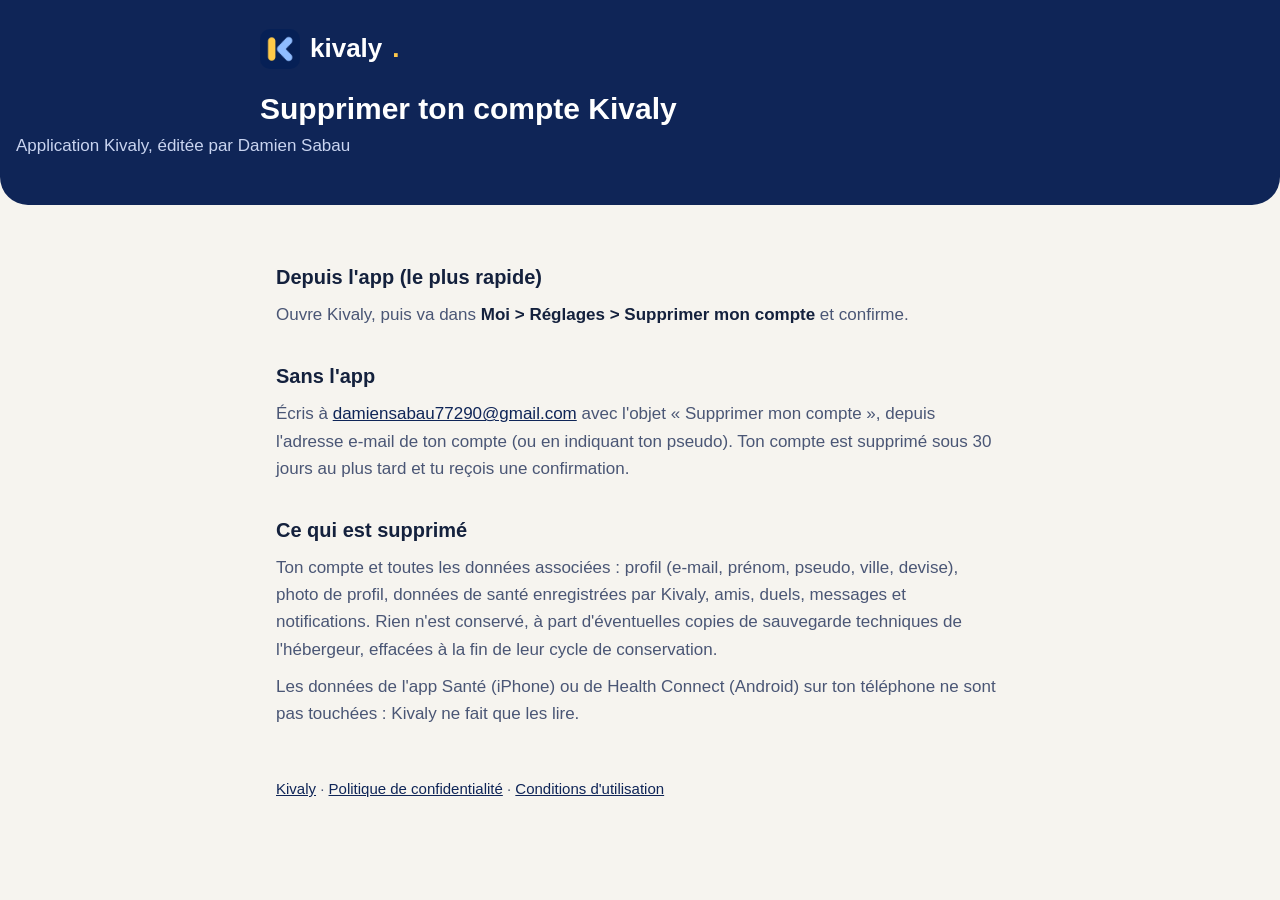
==== suppression.html @ bc52079f "Page « Supprimer mon compte » (exigée par Google Play) Co-Authored-By: Claude Opus 5.5 <noreply@anth" ====
<!doctype html>
<html lang="fr">
<head>
<meta charset="utf-8">
<meta name="viewport" content="width=device-width, initial-scale=1">
<title>Supprimer son compte · Kivaly</title>
<meta name="description" content="Comment supprimer ton compte Kivaly et toutes tes données.">
<link rel="icon" href="icon.png">
<link rel="stylesheet" href="style.css">
</head>
<body>
<header>
  <a class="brand" href="./"><img src="icon.png" alt="" width="40" height="40">kivaly<span>.</span></a>
  <h1>Supprimer ton compte Kivaly</h1>
  <p class="meta">Application Kivaly, éditée par Damien Sabau</p>
</header>
<main>
  <h2>Depuis l'app (le plus rapide)</h2>
  <p>Ouvre Kivaly, puis va dans <strong>Moi &gt; Réglages &gt; Supprimer mon compte</strong> et confirme.</p>

  <h2>Sans l'app</h2>
  <p>Écris à <a href="mailto:damiensabau77290@gmail.com?subject=Kivaly%20%3A%20supprimer%20mon%20compte">damiensabau77290@gmail.com</a> avec l'objet « Supprimer mon compte », depuis l'adresse e-mail de ton compte (ou en indiquant ton pseudo). Ton compte est supprimé sous 30 jours au plus tard et tu reçois une confirmation.</p>

  <h2>Ce qui est supprimé</h2>
  <p>Ton compte et toutes les données associées : profil (e-mail, prénom, pseudo, ville, devise), photo de profil, données de santé enregistrées par Kivaly, amis, duels, messages et notifications. Rien n'est conservé, à part d'éventuelles copies de sauvegarde techniques de l'hébergeur, effacées à la fin de leur cycle de conservation.</p>
  <p>Les données de l'app Santé (iPhone) ou de Health Connect (Android) sur ton téléphone ne sont pas touchées : Kivaly ne fait que les lire.</p>
</main>
<footer><a href="./">Kivaly</a> · <a href="confidentialite.html">Politique de confidentialité</a> · <a href="cgu.html">Conditions d'utilisation</a></footer>
</body>
</html>
---- style.css ----
:root {
  --navy: #0F2557;
  --navy-deep: #0A1430;
  --yellow: #FFC94A;
  --cream: #F6F4EF;
  --ink: #14213D;
  --ink-soft: #4A5675;
  --card: #FFFFFF;
}
* { box-sizing: border-box; }
body {
  margin: 0;
  background: var(--cream);
  color: var(--ink);
  font: 17px/1.6 -apple-system, BlinkMacSystemFont, "Segoe UI", Roboto, sans-serif;
}
header {
  background: var(--navy);
  color: #fff;
  padding: 28px 16px 36px;
  border-radius: 0 0 28px 28px;
}
header > * { max-width: 760px; margin-left: auto; margin-right: auto; }
.brand {
  display: flex; align-items: center; gap: 10px;
  color: #fff; text-decoration: none; font-weight: 800; font-size: 26px;
}
.brand img { border-radius: 10px; }
.brand span { color: var(--yellow); }
.brand.big { font-size: 40px; }
.brand.big img { border-radius: 16px; }
h1 { margin-top: 22px; margin-bottom: 6px; font-size: 30px; line-height: 1.15; }
.meta { margin-top: 0; color: #C9D4F0; }
main { max-width: 760px; margin: 0 auto; padding: 24px 16px 40px; }
h2 { font-size: 20px; margin: 32px 0 8px; }
p { margin: 0 0 10px; color: var(--ink-soft); }
p strong { color: var(--ink); }
a { color: var(--navy); }
.essentials {
  background: var(--card); border-radius: 18px; padding: 6px 20px 14px;
}
.essentials h2 { margin-top: 16px; }
.essentials ul { margin: 0; padding-left: 20px; color: var(--ink-soft); }
.essentials li { margin: 6px 0; }
.links { list-style: none; padding: 0; }
.links li { margin: 10px 0; }
.links a {
  display: block; background: var(--card); border-radius: 14px; padding: 14px 18px;
  font-weight: 700; text-decoration: none; color: var(--ink);
}
footer {
  max-width: 760px; margin: 0 auto; padding: 0 16px 32px; color: var(--ink-soft); font-size: 15px;
}
@media (prefers-color-scheme: dark) {
  :root { --cream: #0A1430; --card: #132650; --ink: #F6F4EF; --ink-soft: #C9D4F0; }
  a { color: var(--yellow); }
}
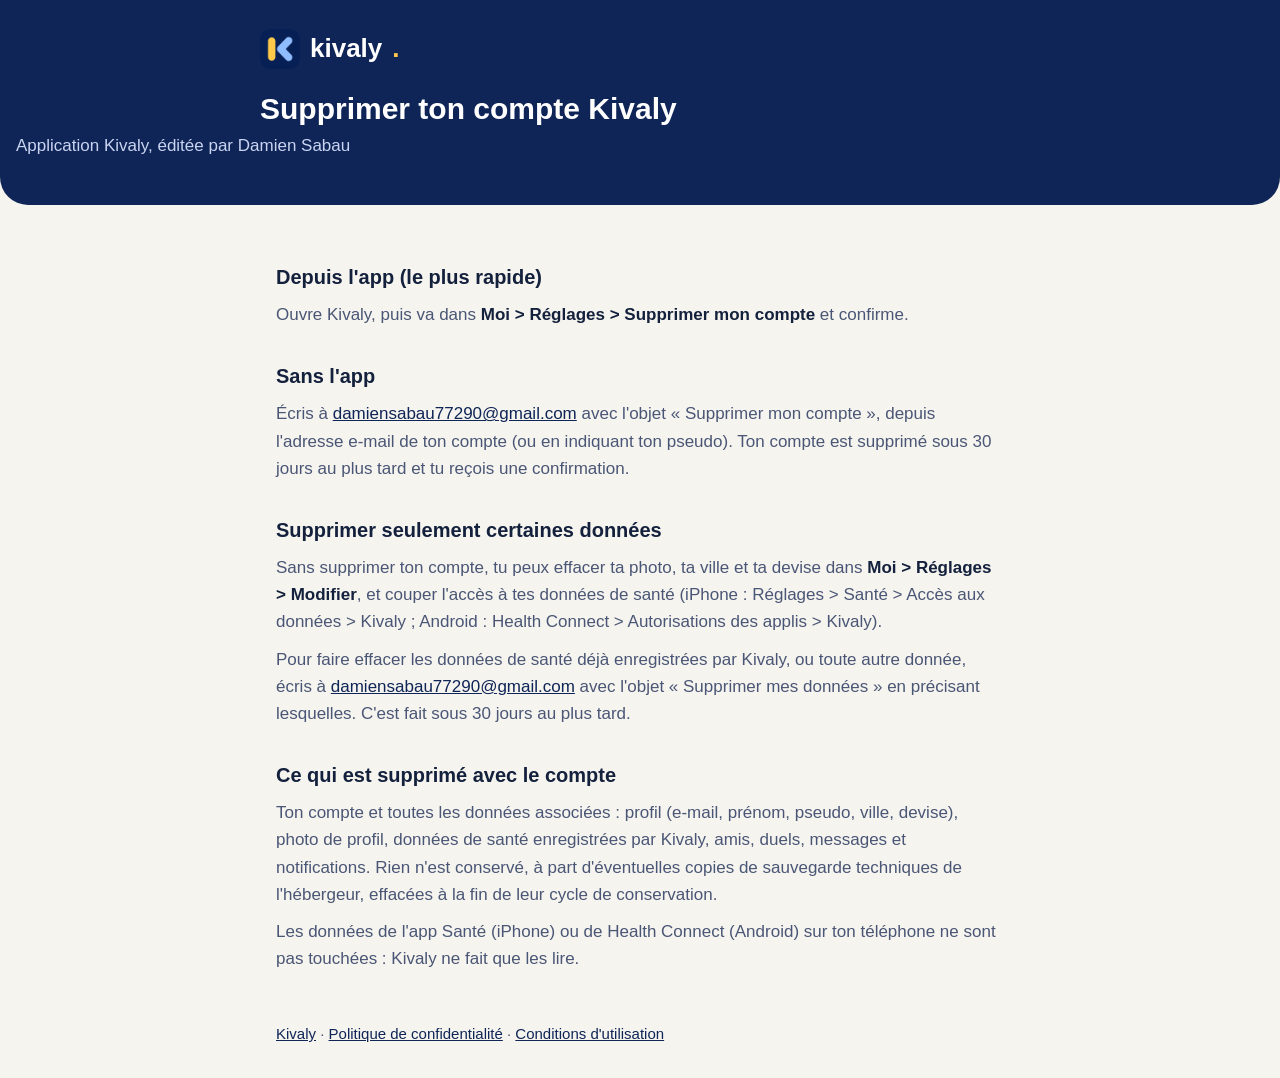
==== commit eb0e1961: "Suppression partielle des données (exigée par Google Play) Co-Authored-By: Claude Opus 5.5 <noreply@" ====
--- a/suppression.html
+++ b/suppression.html
@@ -21,7 +21,11 @@
   <h2>Sans l'app</h2>
   <p>Écris à <a href="mailto:damiensabau77290@gmail.com?subject=Kivaly%20%3A%20supprimer%20mon%20compte">damiensabau77290@gmail.com</a> avec l'objet « Supprimer mon compte », depuis l'adresse e-mail de ton compte (ou en indiquant ton pseudo). Ton compte est supprimé sous 30 jours au plus tard et tu reçois une confirmation.</p>
 
-  <h2>Ce qui est supprimé</h2>
+  <h2 id="donnees">Supprimer seulement certaines données</h2>
+  <p>Sans supprimer ton compte, tu peux effacer ta photo, ta ville et ta devise dans <strong>Moi &gt; Réglages &gt; Modifier</strong>, et couper l'accès à tes données de santé (iPhone : Réglages &gt; Santé &gt; Accès aux données &gt; Kivaly ; Android : Health Connect &gt; Autorisations des applis &gt; Kivaly).</p>
+  <p>Pour faire effacer les données de santé déjà enregistrées par Kivaly, ou toute autre donnée, écris à <a href="mailto:damiensabau77290@gmail.com?subject=Kivaly%20%3A%20supprimer%20mes%20donn%C3%A9es">damiensabau77290@gmail.com</a> avec l'objet « Supprimer mes données » en précisant lesquelles. C'est fait sous 30 jours au plus tard.</p>
+
+  <h2>Ce qui est supprimé avec le compte</h2>
   <p>Ton compte et toutes les données associées : profil (e-mail, prénom, pseudo, ville, devise), photo de profil, données de santé enregistrées par Kivaly, amis, duels, messages et notifications. Rien n'est conservé, à part d'éventuelles copies de sauvegarde techniques de l'hébergeur, effacées à la fin de leur cycle de conservation.</p>
   <p>Les données de l'app Santé (iPhone) ou de Health Connect (Android) sur ton téléphone ne sont pas touchées : Kivaly ne fait que les lire.</p>
 </main>
